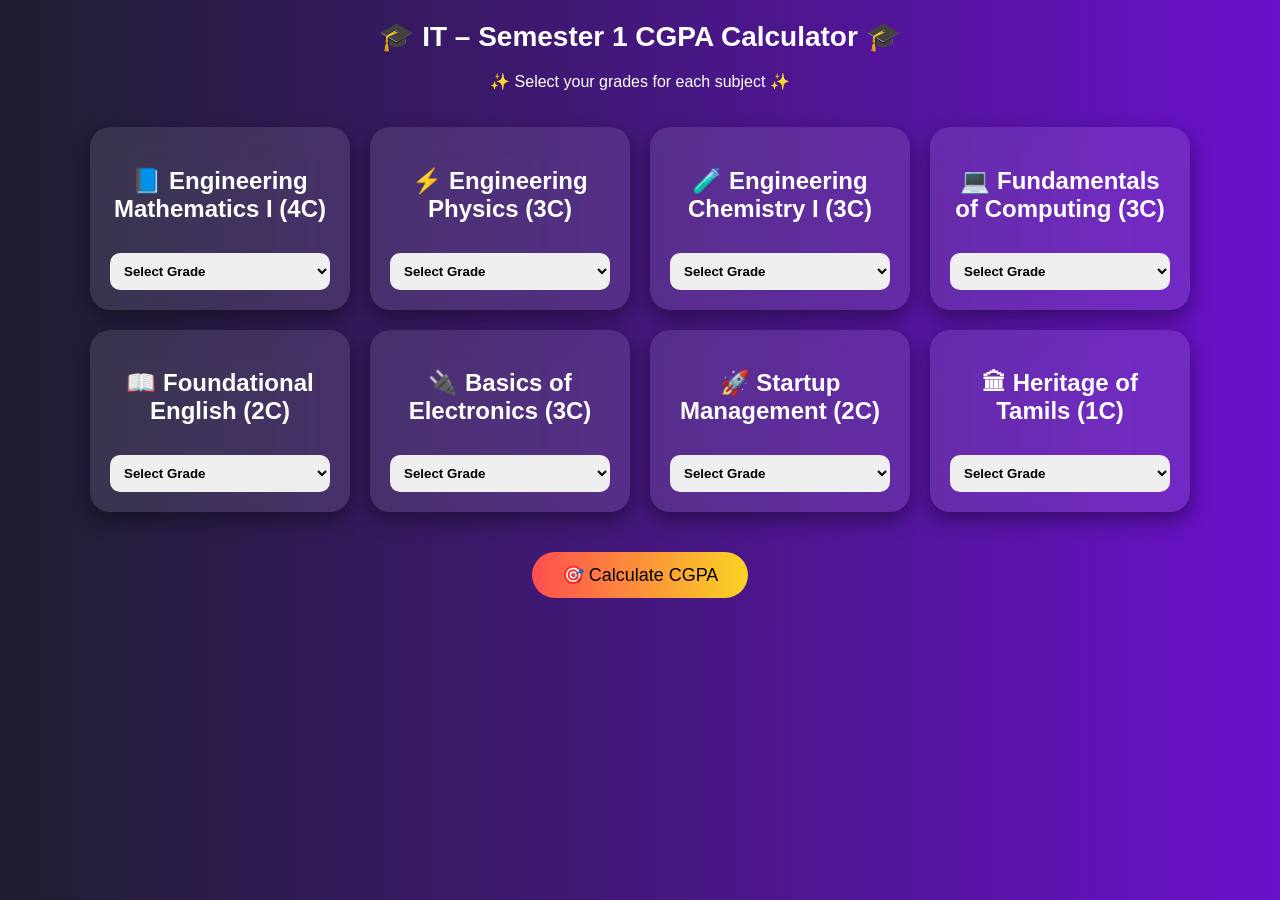
==== calculator.html @ b15755cc "Initial Commit" ====
<!DOCTYPE html>
<html>

<head>
    <title>IT Semester 1 CGPA Calculator</title>
    <link rel="stylesheet" href="style.css">
</head>

<body>

    <h1 class="title">🎓 IT – Semester 1 CGPA Calculator 🎓</h1>
    <p>✨ Select your grades for each subject ✨</p>

    <div class="container">

        <!-- Engineering Mathematics I -->
        <div class="subject-box">
            <h2>📘 Engineering Mathematics I (4C)</h2>
            <select id="maths">
                <option value="">Select Grade</option>
                <option value="10">O</option>
                <option value="9">A+</option>
                <option value="8">A</option>
                <option value="7">B+</option>
                <option value="6">B</option>
                <option value="5">C</option>
                <option value="0">F</option>
            </select>
        </div>

        <!-- Engineering Physics -->
        <div class="subject-box">
            <h2>⚡ Engineering Physics (3C)</h2>
            <select id="physics">
                <option value="">Select Grade</option>
                <option value="10">O</option>
                <option value="9">A+</option>
                <option value="8">A</option>
                <option value="7">B+</option>
                <option value="6">B</option>
                <option value="5">C</option>
                <option value="0">F</option>
            </select>
        </div>

        <!-- Engineering Chemistry I -->
        <div class="subject-box">
            <h2>🧪 Engineering Chemistry I (3C)</h2>
            <select id="chemistry">
                <option value="">Select Grade</option>
                <option value="10">O</option>
                <option value="9">A+</option>
                <option value="8">A</option>
                <option value="7">B+</option>
                <option value="6">B</option>
                <option value="5">C</option>
                <option value="0">F</option>
            </select>
        </div>

        <!-- Fundamentals of Computing -->
        <div class="subject-box">
            <h2>💻 Fundamentals of Computing (3C)</h2>
            <select id="computing">
                <option value="">Select Grade</option>
                <option value="10">O</option>
                <option value="9">A+</option>
                <option value="8">A</option>
                <option value="7">B+</option>
                <option value="6">B</option>
                <option value="5">C</option>
                <option value="0">F</option>
            </select>
        </div>

        <!-- Foundational English -->
        <div class="subject-box">
            <h2>📖 Foundational English (2C)</h2>
            <select id="english">
                <option value="">Select Grade</option>
                <option value="10">O</option>
                <option value="9">A+</option>
                <option value="8">A</option>
                <option value="7">B+</option>
                <option value="6">B</option>
                <option value="5">C</option>
                <option value="0">F</option>
            </select>
        </div>

        <!-- Basics of Electronics Engineering -->
        <div class="subject-box">
            <h2>🔌 Basics of Electronics (3C)</h2>
            <select id="electronics">
                <option value="">Select Grade</option>
                <option value="10">O</option>
                <option value="9">A+</option>
                <option value="8">A</option>
                <option value="7">B+</option>
                <option value="6">B</option>
                <option value="5">C</option>
                <option value="0">F</option>
            </select>
        </div>

        <!-- Startup Management -->
        <div class="subject-box">
            <h2>🚀 Startup Management (2C)</h2>
            <select id="startup">
                <option value="">Select Grade</option>
                <option value="10">O</option>
                <option value="9">A+</option>
                <option value="8">A</option>
                <option value="7">B+</option>
                <option value="6">B</option>
                <option value="5">C</option>
                <option value="0">F</option>
            </select>
        </div>

        <!-- Heritage of Tamils -->
        <div class="subject-box">
            <h2>🏛 Heritage of Tamils (1C)</h2>
            <select id="tamil">
                <option value="">Select Grade</option>
                <option value="10">O</option>
                <option value="9">A+</option>
                <option value="8">A</option>
                <option value="7">B+</option>
                <option value="6">B</option>
                <option value="5">C</option>
                <option value="0">F</option>
            </select>
        </div>

    </div>

    <button class="calculate-btn" onclick="calculateCGPA()">🎯 Calculate CGPA</button>

    <div id="result"></div>

    <script src="script.js"></script>

</body>

</html>
---- style.css ----
body {
    margin: 0;
    font-family: 'Poppins', sans-serif;
    background: linear-gradient(to right, #1e1e2f, #6a11cb);
    color: white;
    text-align: center;
}

.title {
    margin-top: 20px;
    font-size: 28px;
}

.container {
    display: flex;
    flex-wrap: wrap;
    justify-content: center;
    gap: 20px;
    padding: 20px;
}

.subject-box {
    width: 220px;
    padding: 20px;
    border-radius: 20px;
    backdrop-filter: blur(15px);
    background: rgba(255, 255, 255, 0.1);
    box-shadow: 0 8px 20px rgba(0, 0, 0, 0.4);
    transition: 0.3s;
}

.subject-box:hover {
    transform: translateY(-10px) scale(1.05);
    box-shadow: 0 12px 25px rgba(0, 0, 0, 0.6);
}

select {
    width: 100%;
    padding: 10px;
    border-radius: 10px;
    border: none;
    margin-top: 10px;
    font-weight: bold;
}

.calculate-btn {
    margin: 20px;
    padding: 12px 30px;
    font-size: 18px;
    border-radius: 30px;
    border: none;
    cursor: pointer;
    background: linear-gradient(to right, #ff4e50, #f9d423);
    transition: 0.3s;
}

.calculate-btn:hover {
    transform: scale(1.1);
}

#result {
    font-size: 22px;
    margin-top: 20px;
    font-weight: bold;
}

/* Landing Page */

.landing {
    display: flex;
    justify-content: center;
    align-items: center;
    height: 100vh;
}

.glass-container {
    padding: 40px;
    border-radius: 25px;
    background: rgba(255, 255, 255, 0.1);
    backdrop-filter: blur(20px);
}

.start-btn {
    display: inline-block;
    margin-top: 20px;
    padding: 10px 25px;
    background: #ff4e50;
    color: white;
    text-decoration: none;
    border-radius: 25px;
}
@media screen {
    body{
        max-width: fit-content;
    }
}
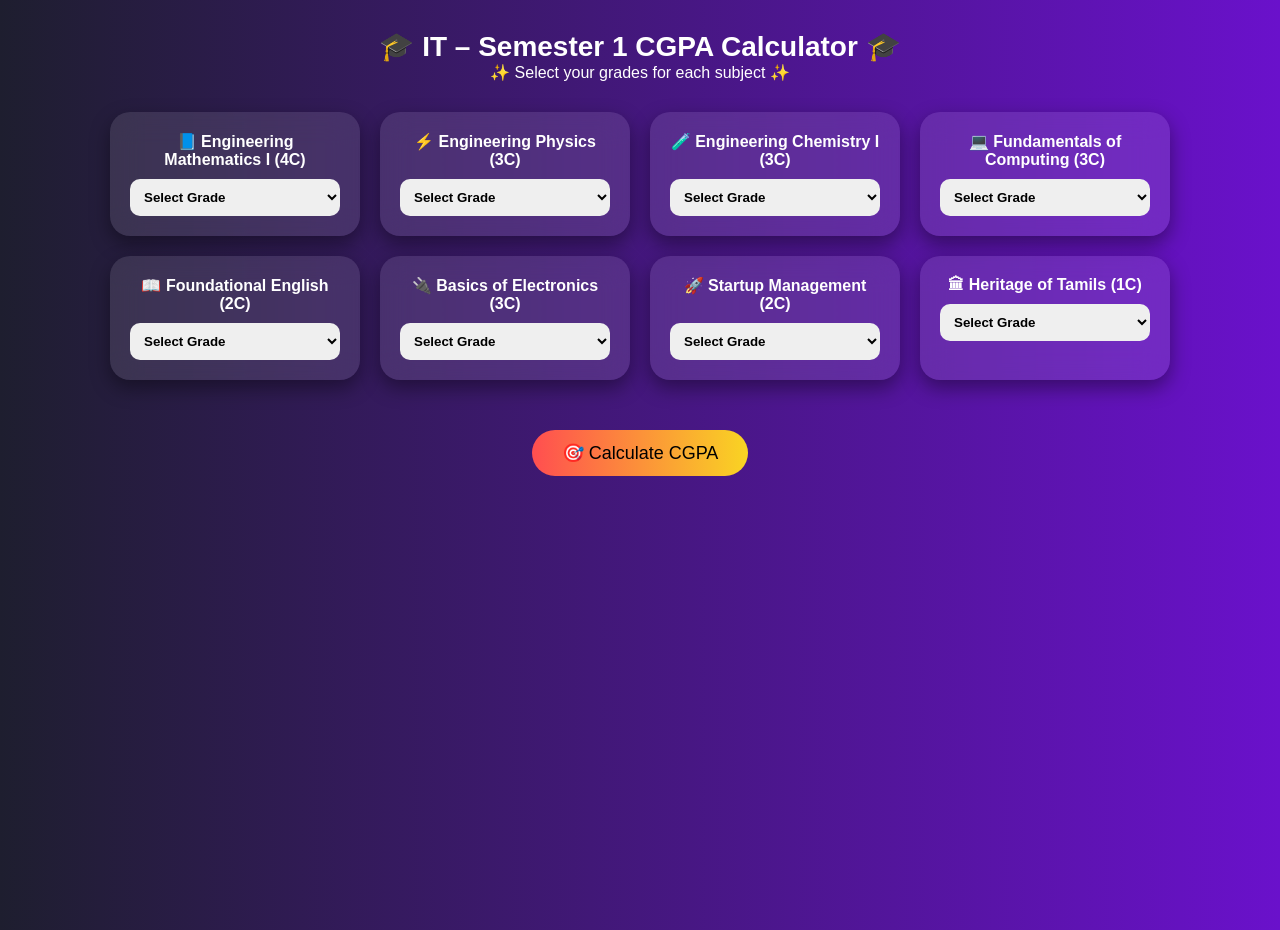
==== commit 75928b9b: "mobile view adjusted" ====
--- a/calculator.html
+++ b/calculator.html
@@ -2,6 +2,8 @@
 <html>
 
 <head>
+    <meta charset="UTF-8">
+    <meta name="viewport" content="width=device-width, initial-scale=1.0">
     <title>IT Semester 1 CGPA Calculator</title>
     <link rel="stylesheet" href="style.css">
 </head>
--- a/style.css
+++ b/style.css
@@ -1,39 +1,54 @@
+/* Global Reset */
+* {
+    margin: 0;
+    padding: 0;
+    box-sizing: border-box;
+}
+
 body {
-    margin: 0;
     font-family: 'Poppins', sans-serif;
     background: linear-gradient(to right, #1e1e2f, #6a11cb);
     color: white;
     text-align: center;
+    min-height: 100vh;
 }
 
+/* Title */
 .title {
-    margin-top: 20px;
+    margin-top: 30px;
     font-size: 28px;
 }
 
+/* Container Layout */
 .container {
     display: flex;
     flex-wrap: wrap;
     justify-content: center;
     gap: 20px;
-    padding: 20px;
+    padding: 30px 20px;
 }
 
+/* Subject Card */
 .subject-box {
-    width: 220px;
+    width: 250px;
     padding: 20px;
     border-radius: 20px;
     backdrop-filter: blur(15px);
     background: rgba(255, 255, 255, 0.1);
     box-shadow: 0 8px 20px rgba(0, 0, 0, 0.4);
-    transition: 0.3s;
+    transition: 0.3s ease;
 }
 
 .subject-box:hover {
-    transform: translateY(-10px) scale(1.05);
+    transform: translateY(-8px);
     box-shadow: 0 12px 25px rgba(0, 0, 0, 0.6);
 }
 
+.subject-box h2 {
+    font-size: 16px;
+}
+
+/* Dropdown */
 select {
     width: 100%;
     padding: 10px;
@@ -41,8 +56,10 @@
     border: none;
     margin-top: 10px;
     font-weight: bold;
+    cursor: pointer;
 }
 
+/* Button */
 .calculate-btn {
     margin: 20px;
     padding: 12px 30px;
@@ -51,13 +68,14 @@
     border: none;
     cursor: pointer;
     background: linear-gradient(to right, #ff4e50, #f9d423);
-    transition: 0.3s;
+    transition: 0.3s ease;
 }
 
 .calculate-btn:hover {
-    transform: scale(1.1);
+    transform: scale(1.08);
 }
 
+/* Result */
 #result {
     font-size: 22px;
     margin-top: 20px;
@@ -65,12 +83,11 @@
 }
 
 /* Landing Page */
-
 .landing {
     display: flex;
     justify-content: center;
     align-items: center;
-    height: 100vh;
+    min-height: 100vh;
 }
 
 .glass-container {
@@ -78,6 +95,8 @@
     border-radius: 25px;
     background: rgba(255, 255, 255, 0.1);
     backdrop-filter: blur(20px);
+    width: 90%;
+    max-width: 500px;
 }
 
 .start-btn {
@@ -88,9 +107,25 @@
     color: white;
     text-decoration: none;
     border-radius: 25px;
+    transition: 0.3s ease;
 }
-@media screen {
-    body{
-        max-width: fit-content;
+
+.start-btn:hover {
+    background: #ff2e2e;
+    transform: scale(1.05);
+}
+
+/* Responsive Fix */
+@media (max-width: 768px) {
+    .subject-box {
+        width: 90%;
+    }
+
+    .title {
+        font-size: 22px;
+    }
+
+    .calculate-btn {
+        width: 90%;
     }
 }
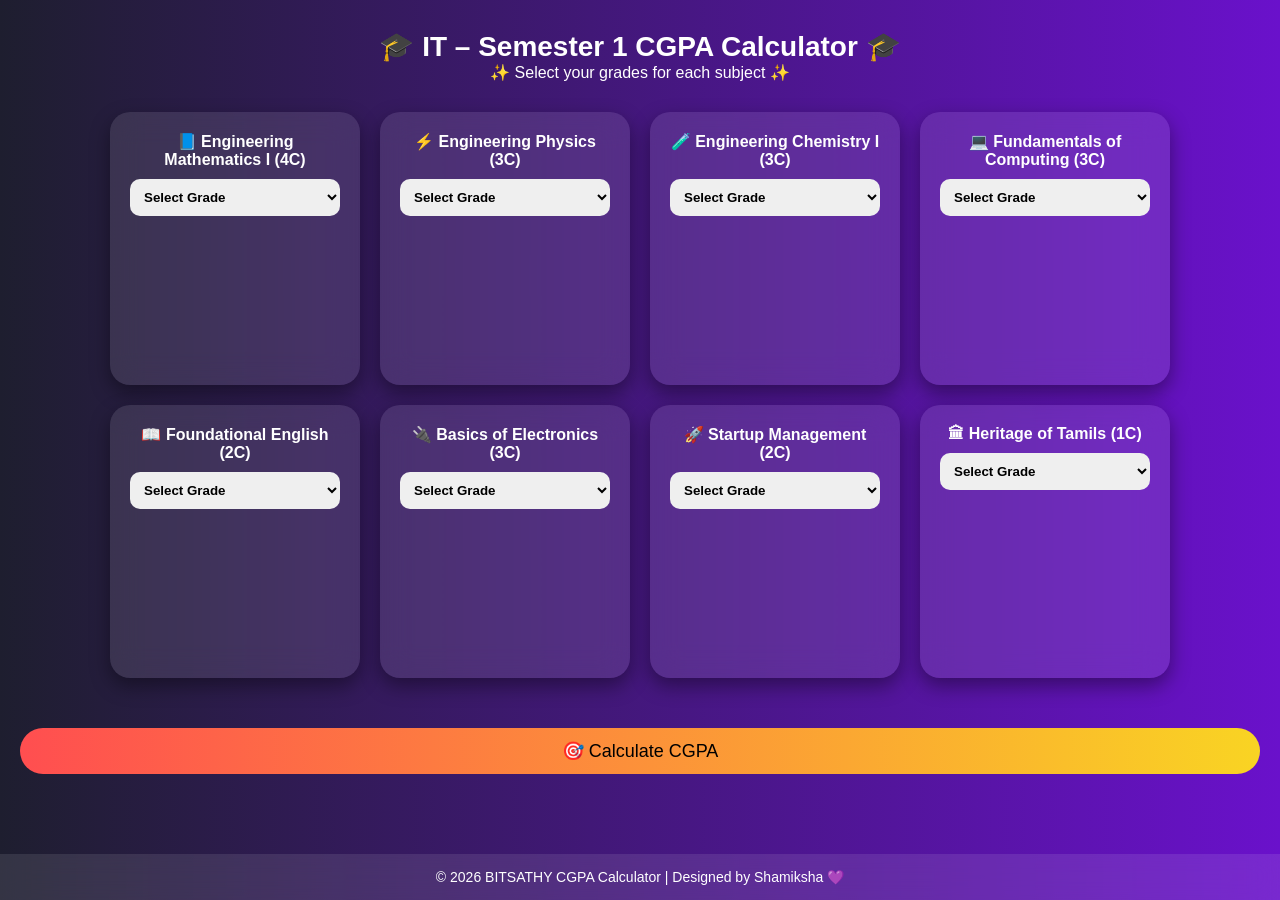
==== commit d22f9aeb: "Footer update" ====
--- a/calculator.html
+++ b/calculator.html
@@ -142,6 +142,9 @@
     <div id="result"></div>
 
     <script src="script.js"></script>
+    <footer class="footer">
+    <p>© 2026 BITSATHY CGPA Calculator | Designed by Shamiksha 💜</p>
+</footer>
 
 </body>
 
--- a/style.css
+++ b/style.css
@@ -128,4 +128,30 @@
     .calculate-btn {
         width: 90%;
     }
+}
+/* Footer */
+
+.footer {
+    width: 100%;
+    padding: 15px 0;
+    margin-top: 40px;
+    background: rgba(255, 255, 255, 0.1);
+    backdrop-filter: blur(15px);
+    text-align: center;
+    font-size: 14px;
+    color: white;
+}
+
+/* Make footer stick to bottom if page is short */
+body {
+    display: flex;
+    flex-direction: column;
+}
+
+.container {
+    flex: 1;
+}
+
+.landing {
+    flex: 1;
 }
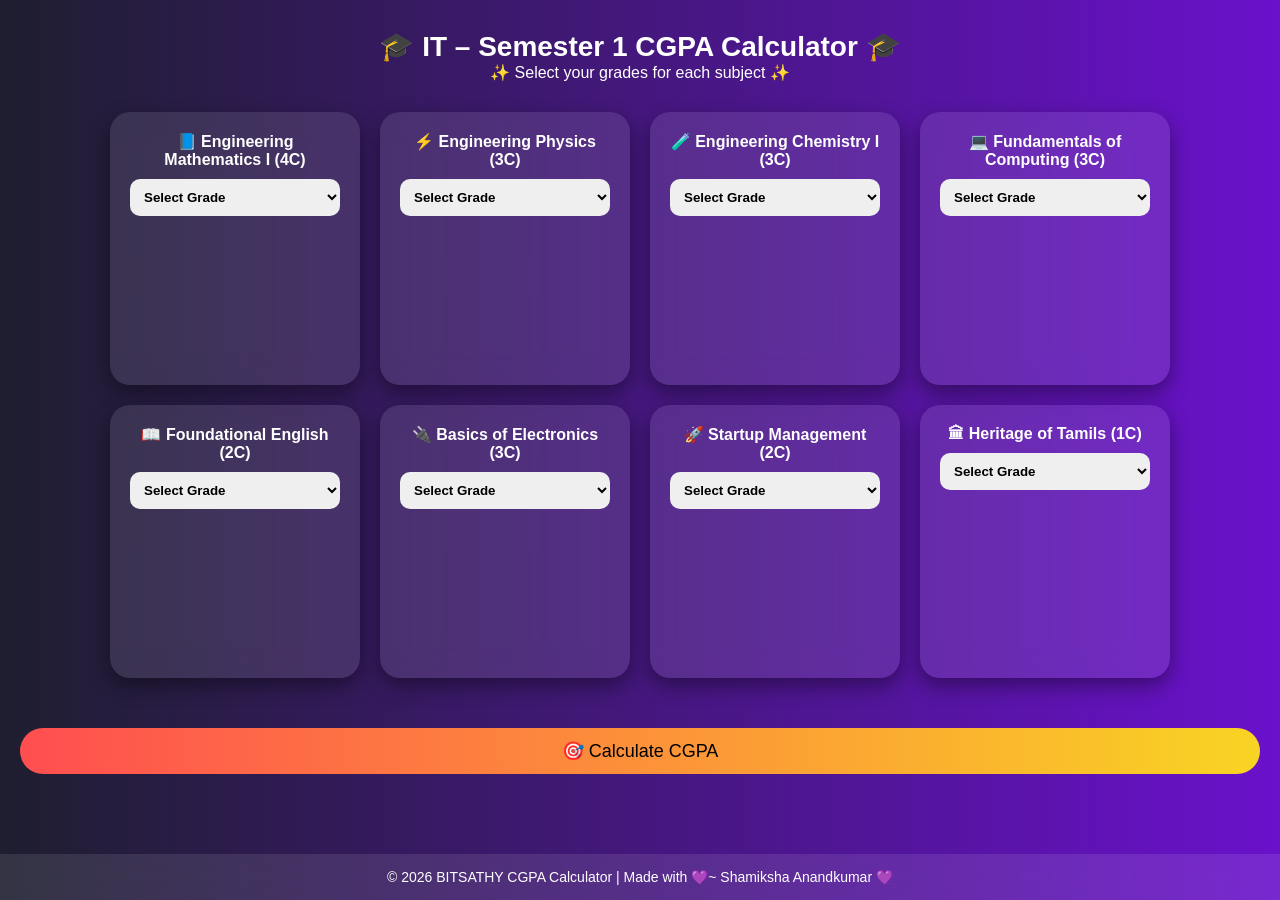
==== commit 6adbfd75: "footer changes" ====
--- a/calculator.html
+++ b/calculator.html
@@ -143,7 +143,7 @@
 
     <script src="script.js"></script>
     <footer class="footer">
-    <p>© 2026 BITSATHY CGPA Calculator | Designed by Shamiksha 💜</p>
+    <p>© 2026 BITSATHY CGPA Calculator | Made with 💜~ Shamiksha Anandkumar 💜</p>
 </footer>
 
 </body>
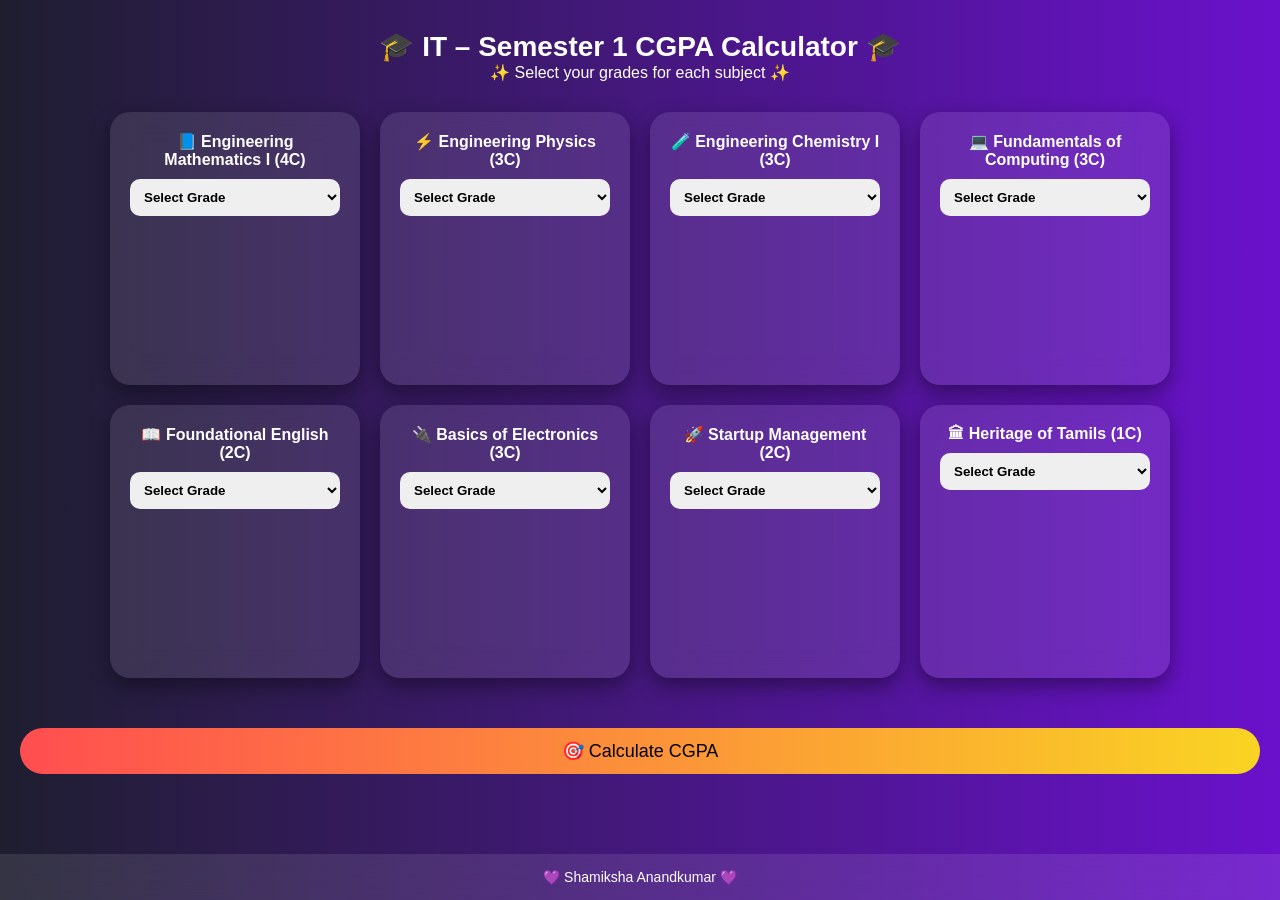
==== commit ae527aeb: "footer" ====
--- a/calculator.html
+++ b/calculator.html
@@ -143,7 +143,7 @@
 
     <script src="script.js"></script>
     <footer class="footer">
-    <p>© 2026 BITSATHY CGPA Calculator | Made with 💜~ Shamiksha Anandkumar 💜</p>
+    <p>💜 Shamiksha Anandkumar 💜</p>
 </footer>
 
 </body>
